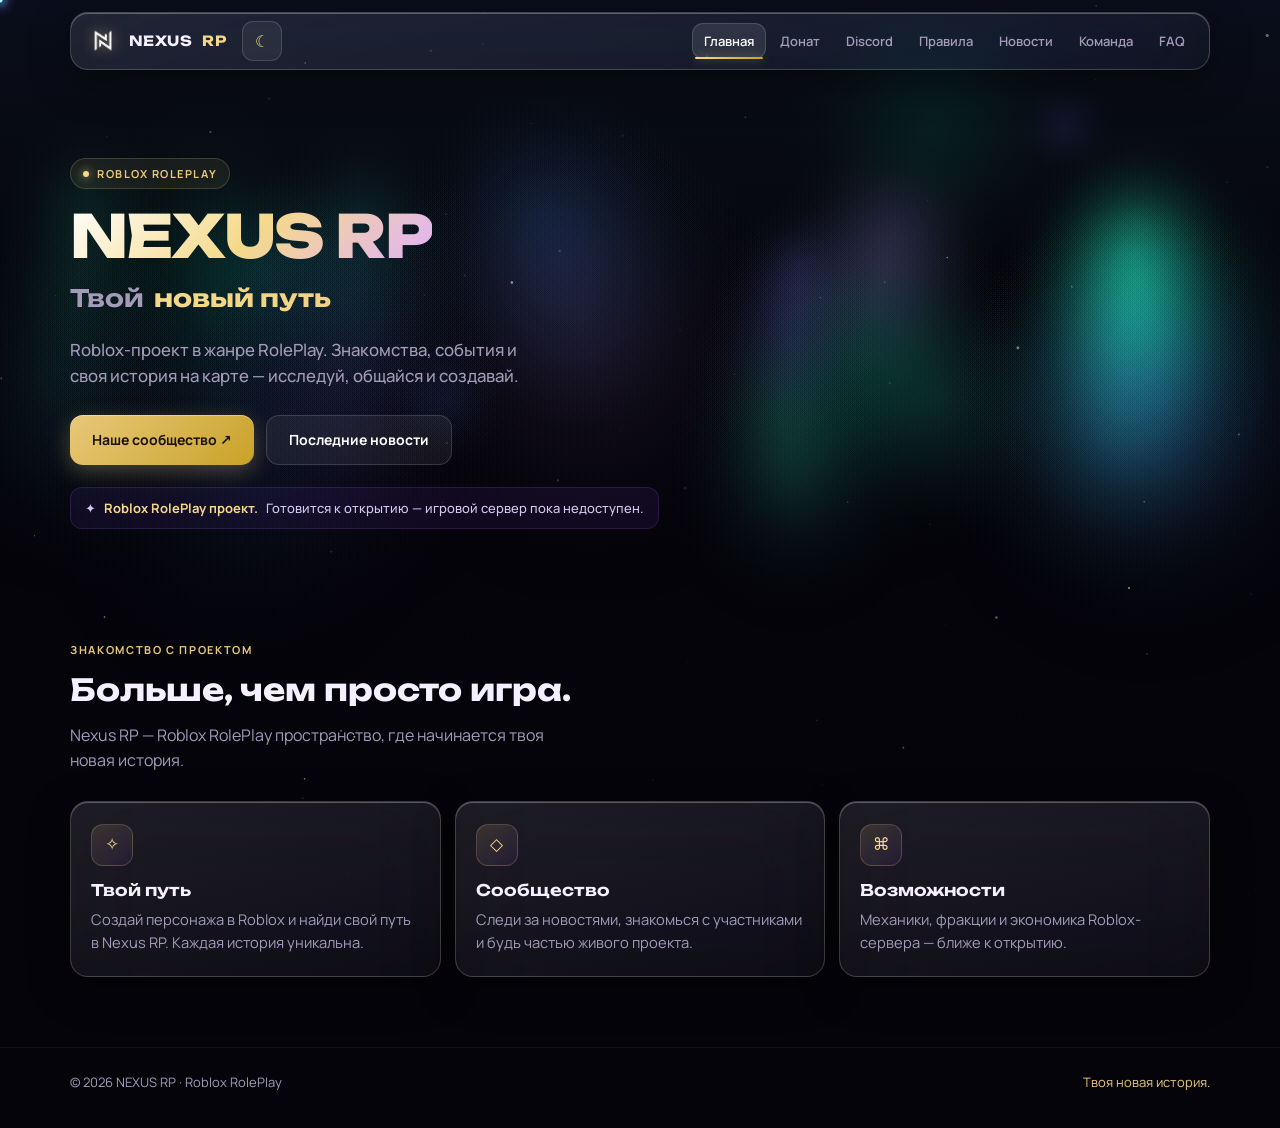
==== index.html @ 8065a38e "Обновление файлов проекта" ====
<!DOCTYPE html>
<html lang="ru">
<head>
  <meta charset="utf-8">
  <meta name="viewport" content="width=device-width, initial-scale=1, viewport-fit=cover">
  <meta name="theme-color" content="#05040a">
  <link rel="icon" href="/favicon.png" type="image/png">
  <link rel="apple-touch-icon" href="/favicon.png">
  <link rel="stylesheet" href="aurora.css">
  <link rel="stylesheet" href="site-extras.css">
  <script src="config.js"></script>
  <title>Главная — Nexus RP</title>
  <link rel="preconnect" href="https://fonts.googleapis.com">
  <link rel="preconnect" href="https://fonts.gstatic.com" crossorigin>
  <link href="https://fonts.googleapis.com/css2?family=Unbounded:wght@500;600;700;800&family=Manrope:wght@400;500;600;700;800&family=JetBrains+Mono:wght@500;600&display=swap" rel="stylesheet">
  <style>

    :root {
      --bg: #05040a; --text: #f4f0ff; --muted: #a39bb8;
      --gold: #e8c87a; --gold-bright: #f5d98a;
    }
    * { box-sizing: border-box; margin: 0; padding: 0; }
    html { scroll-behavior: smooth; -webkit-text-size-adjust: 100%; }
    body {
      background: var(--bg); color: var(--text);
      font-family: 'Manrope', system-ui, sans-serif;
      min-height: 100vh; overflow-x: hidden; line-height: 1.55;
    }
    .bg-3d { display: none !important; }
    a { color: inherit; text-decoration: none; }
    .wrap { width: min(1140px, calc(100% - 32px)); margin: 0 auto; }
    .glass {
      background: linear-gradient(165deg, rgba(255,255,255,0.1) 0%, rgba(255,255,255,0.035) 100%);
      backdrop-filter: blur(50px) saturate(200%) brightness(1.12);
      -webkit-backdrop-filter: blur(50px) saturate(200%) brightness(1.12);
      border: 1px solid rgba(255,255,255,0.18);
      box-shadow: 0 12px 40px rgba(0,0,0,0.4), inset 0 1px 0 rgba(255,255,255,0.28);
    }
    .top {
      position: sticky; top: 12px; z-index: 100;
      margin: 12px auto 0; width: min(1140px, calc(100% - 24px));
      padding: 8px 12px 8px 16px; border-radius: 18px;
    }
    .nav { display: flex; align-items: center; gap: 10px; position: relative; }
    .brand {
      display: flex; align-items: center; gap: 10px;
      font-family: 'Unbounded', sans-serif; font-weight: 700; letter-spacing: 0.03em; font-size: 14px;
    }
    .brand img {
      width: 32px; height: 32px; object-fit: contain;
      filter: drop-shadow(0 0 6px rgba(232,200,122,0.5)) brightness(1.08);
    }
    .brand b { color: var(--gold-bright); }
    .links { display: flex; gap: 2px; margin-left: auto; align-items: center; position: relative; }
    .links a {
      font-size: 13px; font-weight: 600; color: var(--muted);
      padding: 8px 12px; border-radius: 11px; transition: 0.2s; white-space: nowrap;
    }
    .links a:hover { color: #fff; background: rgba(255,255,255,0.07); }
    .links a.active {
      color: #fff; background: rgba(255,255,255,0.1);
      box-shadow: inset 0 0 0 1px rgba(255,255,255,0.14);
    }
    .menu {
      display: none; margin-left: auto; width: 44px; height: 44px;
      border: 1px solid rgba(255,255,255,0.14); background: rgba(255,255,255,0.08);
      color: white; border-radius: 12px; cursor: pointer; font-size: 18px;
      align-items: center; justify-content: center;
      -webkit-tap-highlight-color: transparent; touch-action: manipulation;
    }
    .nav-indicator {
      position: absolute; bottom: 0; height: 2px; border-radius: 2px;
      background: linear-gradient(90deg, #f5d98a, #c9a227);
      box-shadow: 0 0 10px rgba(232,200,122,0.55);
      transition: left 0.32s cubic-bezier(0.22, 1, 0.36, 1), width 0.32s cubic-bezier(0.22, 1, 0.36, 1);
      pointer-events: none;
    }
    .cine-header {
      position: relative; min-height: 34vh;
      display: flex; flex-direction: column; align-items: center; justify-content: flex-end;
      padding: 88px 20px 36px; text-align: center;
    }
    .cine-header::after {
      content: ""; position: absolute; left: 0; right: 0; bottom: 0; height: 85%;
      background: linear-gradient(to bottom, transparent 0%, rgba(5,4,10,0.12) 30%, rgba(5,4,10,0.5) 65%, rgba(5,4,10,0.88) 100%);
      pointer-events: none;
    }
    .cine-header .inner { position: relative; z-index: 2; max-width: 640px; }
    .cine-header .kicker {
      font-size: 12px; font-weight: 700; letter-spacing: 0.18em; text-transform: uppercase;
      color: var(--gold); margin-bottom: 14px;
    }
    .cine-header h1 {
      font-family: 'Unbounded', sans-serif;
      font-size: clamp(2.4rem, 7vw, 3.6rem); font-weight: 800;
      letter-spacing: -0.03em; line-height: 1.05; margin-bottom: 14px;
    }
    .cine-header h1 span {
      background: linear-gradient(135deg, #fff 10%, var(--gold-bright) 55%, #e8b060 100%);
      -webkit-background-clip: text; -webkit-text-fill-color: transparent; background-clip: text;
    }
    .cine-header .lead { color: var(--muted); font-size: 1.02rem; max-width: 480px; margin: 0 auto; }
    .footer { padding: 24px 0 36px; border-top: 1px solid rgba(255,255,255,0.05); }
    .footer-row {
      display: flex; justify-content: space-between; flex-wrap: wrap; gap: 10px;
      font-size: 13px; color: var(--muted);
    }
    .footer-row span:last-child { color: var(--gold); }
    .page-loader {
      position: fixed; inset: 0; z-index: 9999;
      display: flex; align-items: center; justify-content: center;
      background: rgba(2,2,8,0.8); backdrop-filter: blur(24px); -webkit-backdrop-filter: blur(24px);
      opacity: 0; visibility: hidden; transition: opacity 0.35s, visibility 0.35s;
    }
    .page-loader.active { opacity: 1; visibility: visible; }
    .loader-box {
      width: min(360px, calc(100% - 32px)); padding: 32px 28px; border-radius: 22px; text-align: center;
      transform: scale(0.92) translateY(12px); transition: transform 0.4s cubic-bezier(0.22, 1, 0.36, 1);
    }
    .page-loader.active .loader-box { transform: scale(1) translateY(0); }
    .loader-spinner {
      width: 40px; height: 40px; margin: 0 auto 16px;
      border: 2px solid rgba(232,200,122,0.15); border-top-color: var(--gold-bright);
      border-radius: 50%; animation: spin 0.75s linear infinite;
    }
    @keyframes spin { to { transform: rotate(360deg); } }
    .loader-title { font-family: 'Unbounded', sans-serif; font-size: 0.95rem; font-weight: 600; margin-bottom: 6px; color: var(--gold-bright); }
    .loader-sub { font-size: 13px; color: var(--muted); }
    @media (max-width: 900px) {
      .nav-indicator { display: none !important; }
      .menu { display: flex; }
      .links {
        display: none; position: fixed; top: 72px; left: 12px; right: 12px;
        flex-direction: column; gap: 6px; padding: 14px; border-radius: 18px; z-index: 999;
        background: rgba(6, 5, 14, 0.97) !important; backdrop-filter: blur(40px);
        border: 1px solid rgba(255,255,255,0.14); box-shadow: 0 28px 64px rgba(0,0,0,0.75);
      }
      .links.open { display: flex !important; }
      .links a { display: flex; width: 100%; padding: 15px 16px; font-size: 15px; border-radius: 14px; }
      .links a.active {
        background: linear-gradient(135deg, rgba(232,200,122,0.16), rgba(100,50,180,0.12));
        color: #f5d98a;
      }
      .cine-header { min-height: 30vh; padding: 72px 16px 28px; }
    }


    .hero { position: relative; padding: 88px 0 64px; min-height: 500px; display: flex; align-items: center; }
    .hero-content { max-width: 640px; width: 100%; }
    .eyebrow {
      display: inline-flex; align-items: center; gap: 8px;
      font-size: 11px; font-weight: 700; letter-spacing: 0.14em; text-transform: uppercase;
      color: var(--gold); margin-bottom: 16px; padding: 6px 12px; border-radius: 999px;
      background: rgba(232,200,122,0.08); border: 1px solid rgba(232,200,122,0.2);
    }
    .eyebrow .dot {
      width: 6px; height: 6px; border-radius: 50%; background: var(--gold-bright);
      box-shadow: 0 0 10px var(--gold); animation: pulse 2s ease-in-out infinite;
    }
    @keyframes pulse { 0%,100%{opacity:1} 50%{opacity:0.4} }
    h1.hero-title {
      font-family: 'Unbounded', sans-serif;
      font-size: clamp(2.4rem, 6.5vw, 3.7rem); font-weight: 800; line-height: 1.06;
      letter-spacing: -0.03em; margin-bottom: 12px;
    }
    h1.hero-title span {
      background: linear-gradient(135deg, #fff 0%, var(--gold-bright) 50%, #e0b0ff 100%);
      -webkit-background-clip: text; -webkit-text-fill-color: transparent; background-clip: text;
    }
    .rotate-line {
      display: flex; align-items: baseline; gap: 10px; flex-wrap: wrap; margin-bottom: 20px;
      font-family: 'Unbounded', sans-serif; font-size: clamp(1.15rem, 2.8vw, 1.5rem); font-weight: 600;
    }
    .rotate-static { color: var(--muted); }
    .rotate-mask { display: inline-grid; position: relative; overflow: hidden; height: 1.35em; min-width: 9em; }
    .rotate-mask > span {
      grid-area: 1 / 1;
      background: linear-gradient(90deg, var(--gold-bright), #f0d080);
      -webkit-background-clip: text; -webkit-text-fill-color: transparent; background-clip: text;
      font-weight: 700; white-space: nowrap; opacity: 0; transform: translateY(100%);
    }
    .rotate-mask > span.is-in { opacity: 1; transform: translateY(0); transition: transform 0.55s cubic-bezier(0.16,1,0.3,1), opacity 0.4s ease; }
    .rotate-mask > span.is-out { opacity: 0; transform: translateY(-100%); transition: transform 0.55s cubic-bezier(0.16,1,0.3,1), opacity 0.35s ease; }
    .lead { font-size: 1.05rem; color: var(--muted); max-width: 480px; margin-bottom: 26px; font-weight: 500; }
    .actions { display: flex; flex-wrap: wrap; gap: 12px; margin-bottom: 22px; }
    .btn {
      display: inline-flex; align-items: center; gap: 8px; padding: 13px 22px; border-radius: 13px;
      font-weight: 700; font-size: 14px; transition: 0.28s cubic-bezier(0.22,1,0.36,1);
    }
    .btn.primary {
      background: linear-gradient(135deg, var(--gold), #c9a227); color: #1a1205;
      box-shadow: 0 6px 22px rgba(232,200,122,0.3), inset 0 1px 0 rgba(255,255,255,0.35);
    }
    .btn.primary:hover { transform: translateY(-2px); box-shadow: 0 10px 28px rgba(232,200,122,0.4); }
    .btn.secondary { background: rgba(255,255,255,0.06); border: 1px solid rgba(255,255,255,0.14); color: #fff; }
    .btn.secondary:hover { background: rgba(255,255,255,0.1); border-color: rgba(232,200,122,0.3); transform: translateY(-2px); }
    .notice {
      display: inline-flex; align-items: center; gap: 8px; padding: 10px 14px; border-radius: 12px;
      font-size: 13px; font-weight: 500; background: rgba(100,50,180,0.12);
      border: 1px solid rgba(140,80,220,0.2); color: #d4c8f0;
    }
    .notice b { color: var(--gold-bright); }
    .section { padding: 48px 0 70px; }
    .kicker { font-size: 11px; font-weight: 700; letter-spacing: 0.15em; text-transform: uppercase; color: var(--gold); margin-bottom: 8px; }
    h2 { font-family: 'Unbounded', sans-serif; font-size: clamp(1.35rem, 3vw, 1.9rem); font-weight: 700; margin-bottom: 10px; }
    .sub { color: var(--muted); max-width: 500px; margin-bottom: 28px; }
    .grid { display: grid; grid-template-columns: repeat(3, 1fr); gap: 14px; }
    .card { padding: 22px 20px; border-radius: 18px; transition: 0.3s cubic-bezier(0.22,1,0.36,1); }
    .card:hover { transform: translateY(-5px); border-color: rgba(232,200,122,0.28); }
    .card .icon {
      width: 42px; height: 42px; display: flex; align-items: center; justify-content: center;
      border-radius: 12px; margin-bottom: 12px;
      background: linear-gradient(145deg, rgba(232,200,122,0.15), rgba(100,50,180,0.12));
      border: 1px solid rgba(232,200,122,0.22); color: var(--gold-bright); font-size: 17px;
    }
    .card h3 { font-family: 'Unbounded', sans-serif; font-size: 1rem; font-weight: 600; margin-bottom: 6px; }
    .card p { color: var(--muted); font-size: 0.92rem; }
    @media (max-width: 900px) {
      .grid { grid-template-columns: 1fr; }
      .hero { padding: 56px 0 40px; min-height: auto; }
      .rotate-mask { min-width: 7.5em; }
    }

  </style>
</head>
<body>
  <div class="page-loader" id="pageLoader">
    <div class="loader-box glass">
      <div class="loader-spinner"></div>
      <div class="loader-title" id="loaderTitle">Инициализация...</div>
      <div class="loader-sub" id="loaderSub">Подготовка перехода</div>
    </div>
  </div>
  <header class="top glass">
    <nav class="nav">
      <a class="brand" href="index.html"><img src="logo.png" alt="Nexus"> NEXUS <b>RP</b></a>
      <button type="button" class="menu" aria-label="Меню" aria-expanded="false">☰</button>
      <div class="links"><a href="index.html" class="active">Главная</a><a href="donate.html">Донат</a><a href="discord.html">Discord</a><a href="rules.html">Правила</a><a href="news.html">Новости</a><a href="team.html">Команда</a><a href="faq.html">FAQ</a></div>
    </nav>
  </header>

  <section class="hero wrap">
    <div class="hero-content">
      <div class="eyebrow"><span class="dot"></span> ROBLOX ROLEPLAY</div>
      <h1 class="hero-title"><span>NEXUS RP</span></h1>
      <div class="rotate-line">
        <span class="rotate-static">Твой</span>
        <span class="rotate-mask" id="rotateMask">
          <span class="is-in">лучший проект</span>
          <span>новый путь</span>
          <span>мир историй</span>
          <span>выбор лидеров</span>
          <span>старт карьеры</span>
        </span>
      </div>
      <p class="lead">Roblox-проект в жанре RolePlay. Знакомства, события и своя история на карте — исследуй, общайся и создавай.</p>
      <div class="actions">
        <a class="btn primary" href="https://discord.gg/gRdeVkG5vf" data-external>Наше сообщество ↗</a>
        <a class="btn secondary" href="news.html">Последние новости</a>
      </div>
      <div class="notice">✦ <b>Roblox RolePlay проект.</b> Готовится к открытию — игровой сервер пока недоступен.</div>
    </div>
  </section>
  <section class="section wrap">
    <div class="kicker">ЗНАКОМСТВО С ПРОЕКТОМ</div>
    <h2>Больше, чем просто игра.</h2>
    <p class="sub">Nexus RP — Roblox RolePlay пространство, где начинается твоя новая история.</p>
    <div class="grid">
      <article class="card glass tilt-card"><div class="icon">✧</div><h3>Твой путь</h3><p>Создай персонажа в Roblox и найди свой путь в Nexus RP. Каждая история уникальна.</p></article>
      <article class="card glass tilt-card"><div class="icon">◇</div><h3>Сообщество</h3><p>Следи за новостями, знакомься с участниками и будь частью живого проекта.</p></article>
      <article class="card glass tilt-card"><div class="icon">⌘</div><h3>Возможности</h3><p>Механики, фракции и экономика Roblox-сервера — ближе к открытию.</p></article>
    </div>
  </section>

  <footer class="footer">
    <div class="wrap footer-row">
      <span>© 2026 NEXUS RP · Roblox RolePlay</span>
      <span>Твоя новая история.</span>
    </div>
  </footer>
<script src="site.js" defer></script>
<script src="aurora.js" defer></script>
<script>
(function(){
  var btn=document.querySelector('.menu'),links=document.querySelector('.links');
  if(btn&&links){
    var ignore=false;
    function close(){links.classList.remove('open');btn.setAttribute('aria-expanded','false');}
    function open(){links.classList.add('open');btn.setAttribute('aria-expanded','true');}
    function toggle(){if(links.classList.contains('open'))close();else open();}
    btn.addEventListener('click',function(e){e.preventDefault();e.stopPropagation();if(ignore){ignore=false;return;}toggle();});
    btn.addEventListener('touchend',function(e){e.preventDefault();e.stopPropagation();ignore=true;toggle();},{passive:false});
    document.addEventListener('click',function(e){if(!links.classList.contains('open'))return;if(links.contains(e.target)||btn.contains(e.target))return;close();});
    links.querySelectorAll('a').forEach(function(a){a.addEventListener('click',close);});
  }
})();
(function(){
  function setup(){
    if(window.matchMedia('(max-width:900px)').matches)return;
    var links=document.querySelector('.links');
    if(!links||links.querySelector('.nav-indicator'))return;
    var items=[].slice.call(links.querySelectorAll('a'));
    if(!items.length)return;
    var ind=document.createElement('div');ind.className='nav-indicator';links.appendChild(ind);
    function moveTo(el){if(!el)return;var lr=links.getBoundingClientRect(),er=el.getBoundingClientRect();ind.style.width=Math.max(14,er.width-6)+'px';ind.style.left=(er.left-lr.left+3)+'px';}
    function active(){return links.querySelector('a.active')||items[0];}
    requestAnimationFrame(function(){moveTo(active());});
    setTimeout(function(){moveTo(active());},80);
    window.addEventListener('resize',function(){if(!window.matchMedia('(max-width:900px)').matches)moveTo(active());});
    items.forEach(function(a){a.addEventListener('mouseenter',function(){moveTo(a);});});
    links.addEventListener('mouseleave',function(){moveTo(active());});
  }
  if(document.readyState==='loading')document.addEventListener('DOMContentLoaded',setup);else setup();
})();
(function(){
  var internal=[{title:"Инициализация...",sub:"Подготовка перехода"},{title:"Синхронизация...",sub:"Загрузка данных Nexus"},{title:"Почти готово",sub:"Формирование маршрута"},{title:"Переход...",sub:"Открываем страницу"}];
  var external=[{title:"Проверка безопасности...",sub:"Анализ внешнего ресурса"},{title:"Верификация ссылки...",sub:"Защита соединения"},{title:"Готово",sub:"Безопасный переход"}];
  function run(href,ext){
    var loader=document.getElementById('pageLoader'),titleEl=document.getElementById('loaderTitle'),subEl=document.getElementById('loaderSub');
    if(!loader){if(ext)window.open(href,'_blank','noopener');else location.href=href;return;}
    var phrases=ext?external:internal;loader.classList.add('active');var i=0;
    if(titleEl)titleEl.textContent=phrases[0].title;if(subEl)subEl.textContent=phrases[0].sub;
    var iv=setInterval(function(){i++;if(i<phrases.length){if(titleEl)titleEl.textContent=phrases[i].title;if(subEl)subEl.textContent=phrases[i].sub;}},ext?400:280);
    setTimeout(function(){clearInterval(iv);if(ext){window.open(href,'_blank','noopener');loader.classList.remove('active');}else location.href=href;},ext?(1100+Math.random()*400):(650+Math.random()*350));
  }
  document.querySelectorAll('a[href]').forEach(function(link){
    link.addEventListener('click',function(e){
      var href=link.getAttribute('href');if(!href||href.charAt(0)==='#')return;
      if(link.hasAttribute('data-external')||/^https?:\/\//i.test(href)){e.preventDefault();run(href,true);return;}
      if(/\.html($|\?|#)/.test(href)){e.preventDefault();run(href,false);}
    });
  });
})();
</script>

<script>
(function(){
  var mask=document.getElementById('rotateMask');if(!mask)return;
  var items=[].slice.call(mask.children);var i=0;
  setInterval(function(){
    var cur=items[i];cur.classList.remove('is-in');cur.classList.add('is-out');
    i=(i+1)%items.length;var next=items[i];next.classList.remove('is-out');void next.offsetWidth;next.classList.add('is-in');
    setTimeout(function(){cur.classList.remove('is-out');},600);
  },2600);
})();
</script>

</body>
</html>
---- aurora.css ----
#aurora-canvas,
#stars-canvas,
#trail-canvas {
  position: fixed;
  inset: 0;
  width: 100%;
  height: 100%;
  pointer-events: none;
}
#aurora-canvas { z-index: -3; }
#stars-canvas { z-index: -2; }
#trail-canvas { z-index: 9990; }

#custom-cursor {
  position: fixed;
  top: 0; left: 0;
  width: 34px;
  height: 34px;
  pointer-events: none;
  z-index: 9991;
  transform: translate(-50%, -50%);
  will-change: transform, filter;
  opacity: 0;
  transition: opacity 0.2s ease;
}
#custom-cursor.is-visible { opacity: 1; }
#custom-cursor img {
  width: 100%;
  height: 100%;
  display: block;
  object-fit: contain;
}

body.custom-cursor-on,
body.custom-cursor-on * {
  cursor: none !important;
}

.bg-3d {
  opacity: 0 !important;
  pointer-events: none !important;
}
body::before {
  opacity: 0.02 !important;
}

@media (prefers-reduced-motion: reduce) {
  #aurora-canvas, #stars-canvas { opacity: 0.6; }
}
---- site-extras.css ----
/* Theme */
html[data-theme="light"] body {
  --bg: #e8e6f0;
  --text: #1a1528;
  --muted: #5a5470;
  background: #e8e6f0;
  color: #1a1528;
}
html[data-theme="light"] .glass {
  background: linear-gradient(165deg, rgba(255,255,255,0.75), rgba(255,255,255,0.45));
  border-color: rgba(0,0,0,0.08);
  box-shadow: 0 12px 40px rgba(0,0,0,0.08), inset 0 1px 0 rgba(255,255,255,0.8);
}
html[data-theme="light"] .links a { color: #5a5470; }
html[data-theme="light"] .links a.active { color: #1a1528; background: rgba(0,0,0,0.06); }

.theme-btn {
  width: 40px; height: 40px; border-radius: 11px; border: 1px solid rgba(255,255,255,0.14);
  background: rgba(255,255,255,0.06); color: #f5d98a; cursor: pointer; font-size: 16px;
  display: flex; align-items: center; justify-content: center; margin-left: 6px;
  transition: 0.2s; flex-shrink: 0;
}
.theme-btn:hover { background: rgba(232,200,122,0.12); }

/* Custom scrollbar */
* { scrollbar-width: thin; scrollbar-color: rgba(232,200,122,0.45) transparent; }
*::-webkit-scrollbar { width: 8px; height: 8px; }
*::-webkit-scrollbar-track { background: transparent; }
*::-webkit-scrollbar-thumb {
  background: linear-gradient(180deg, #f5d98a, #c9a227);
  border-radius: 8px;
}
*::-webkit-scrollbar-thumb:hover { background: #f5d98a; }

/* Soft maintenance bar */
.soft-maint {
  position: sticky; top: 0; z-index: 200;
  display: flex; align-items: center; justify-content: center; gap: 10px;
  padding: 10px 16px; font-size: 13px; font-weight: 600;
  background: linear-gradient(90deg, rgba(232,200,122,0.2), rgba(100,50,180,0.2));
  border-bottom: 1px solid rgba(232,200,122,0.35);
  color: #f5d98a; text-align: center;
}

/* Hard maintenance */
.hard-maint {
  position: fixed; inset: 0; z-index: 100000;
  display: flex; align-items: center; justify-content: center;
  background: #05040a;
  padding: 24px;
}
.hard-box {
  text-align: center; max-width: 400px;
}
.hard-box img {
  width: 72px; height: 72px; margin-bottom: 20px;
  filter: drop-shadow(0 0 16px rgba(232,200,122,0.5));
}
.hard-box h1 {
  font-family: Unbounded, sans-serif; font-size: 1.4rem; margin-bottom: 10px; color: #f5d98a;
}
.hard-box p { color: #a39bb8; margin-bottom: 20px; line-height: 1.5; }
.hard-discord {
  display: inline-flex; padding: 12px 22px; border-radius: 12px;
  background: linear-gradient(135deg, #5865F2, #4752c4); color: #fff; font-weight: 700;
}

/* Tilt cards */
.tilt-card { transform-style: preserve-3d; transition: transform 0.15s ease-out; }

/* News status pill */
.news-status {
  font-size: 10px; font-weight: 700; padding: 3px 8px; border-radius: 6px;
  background: rgba(255,255,255,0.08); color: #c8c0d8;
  border: 1px solid rgba(255,255,255,0.12);
}

/* Micro fade-in sections */
.reveal {
  opacity: 0; transform: translateY(16px);
  transition: opacity 0.6s ease, transform 0.6s ease;
}
.reveal.visible { opacity: 1; transform: none; }

@media (max-width: 900px) {
  .theme-btn { width: 44px; height: 44px; }
}
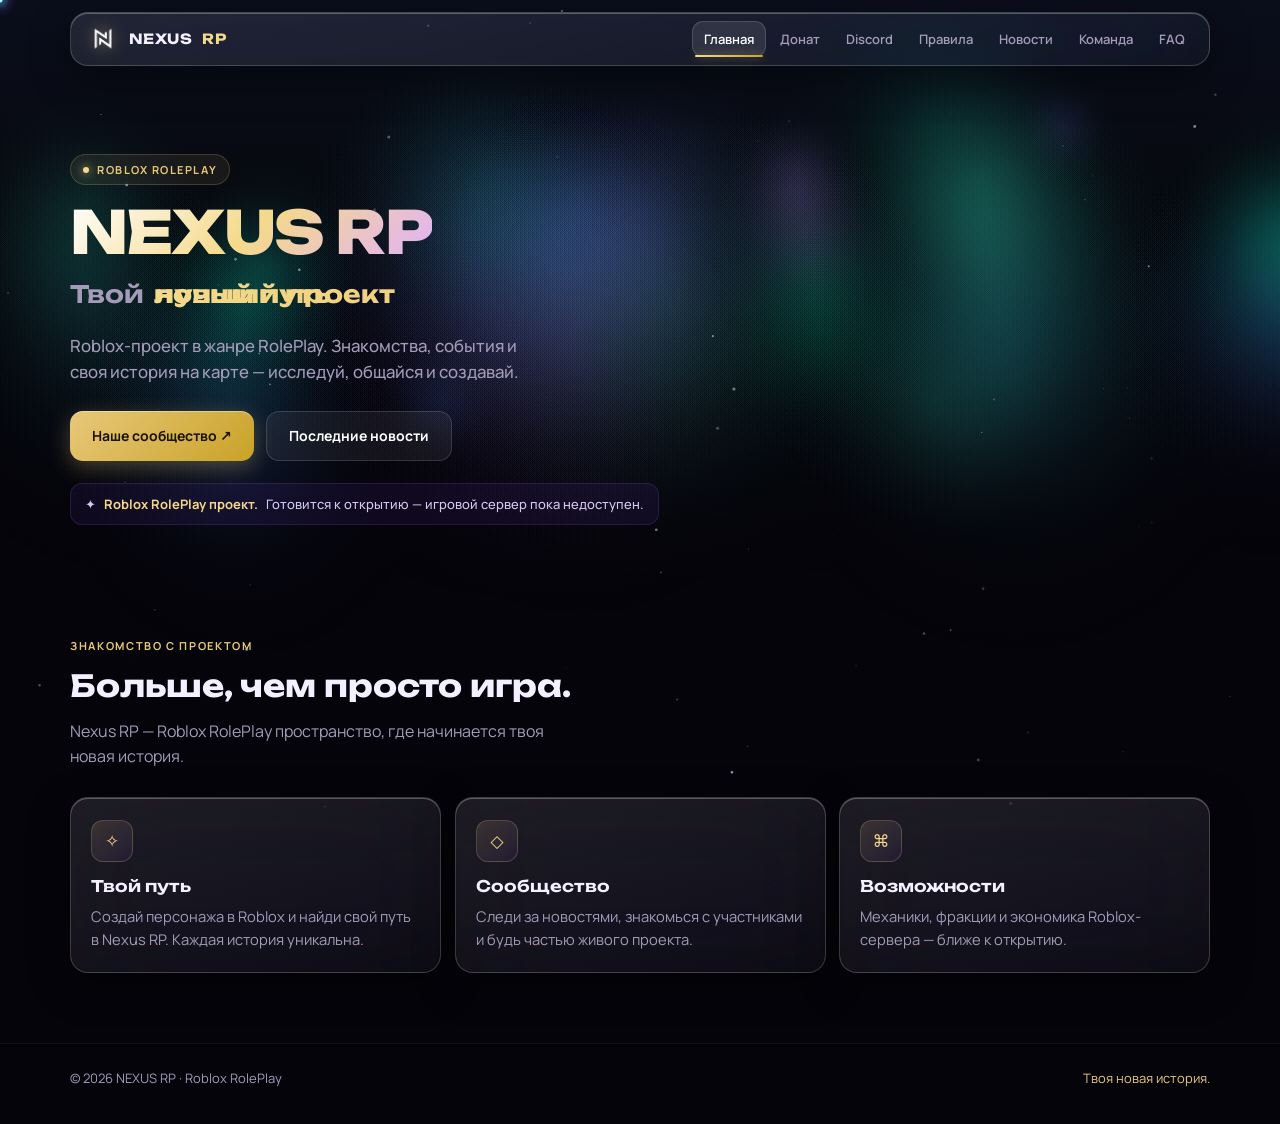
==== commit 71e64137: "Описание ваших изменений" ====
--- a/index.html
+++ b/index.html
@@ -1,6 +1,12 @@
 <!DOCTYPE html>
 <html lang="ru">
 <head>
+<script>
+  if (window.location.hostname === 'nexusroleplay.ru' || window.location.hostname === 'www.nexusroleplay.ru') {
+    window.location.replace('https://play.nexusroleplay.ru' + window.location.pathname + window.location.search + window.location.hash);
+  }
+</script>
+
   <meta charset="utf-8">
   <meta name="viewport" content="width=device-width, initial-scale=1, viewport-fit=cover">
   <meta name="theme-color" content="#05040a">
@@ -233,7 +239,7 @@
   </div>
   <header class="top glass">
     <nav class="nav">
-      <a class="brand" href="index.html"><img src="logo.png" alt="Nexus"> NEXUS <b>RP</b></a>
+      <a class="brand" href="index.html"><img src="logo.png?v=2" alt="Nexus"> NEXUS <b>RP</b></a>
       <button type="button" class="menu" aria-label="Меню" aria-expanded="false">☰</button>
       <div class="links"><a href="index.html" class="active">Главная</a><a href="donate.html">Донат</a><a href="discord.html">Discord</a><a href="rules.html">Правила</a><a href="news.html">Новости</a><a href="team.html">Команда</a><a href="faq.html">FAQ</a></div>
     </nav>
--- a/site-extras.css
+++ b/site-extras.css
@@ -1,27 +1,3 @@
-/* Theme */
-html[data-theme="light"] body {
-  --bg: #e8e6f0;
-  --text: #1a1528;
-  --muted: #5a5470;
-  background: #e8e6f0;
-  color: #1a1528;
-}
-html[data-theme="light"] .glass {
-  background: linear-gradient(165deg, rgba(255,255,255,0.75), rgba(255,255,255,0.45));
-  border-color: rgba(0,0,0,0.08);
-  box-shadow: 0 12px 40px rgba(0,0,0,0.08), inset 0 1px 0 rgba(255,255,255,0.8);
-}
-html[data-theme="light"] .links a { color: #5a5470; }
-html[data-theme="light"] .links a.active { color: #1a1528; background: rgba(0,0,0,0.06); }
-
-.theme-btn {
-  width: 40px; height: 40px; border-radius: 11px; border: 1px solid rgba(255,255,255,0.14);
-  background: rgba(255,255,255,0.06); color: #f5d98a; cursor: pointer; font-size: 16px;
-  display: flex; align-items: center; justify-content: center; margin-left: 6px;
-  transition: 0.2s; flex-shrink: 0;
-}
-.theme-btn:hover { background: rgba(232,200,122,0.12); }
-
 /* Custom scrollbar */
 * { scrollbar-width: thin; scrollbar-color: rgba(232,200,122,0.45) transparent; }
 *::-webkit-scrollbar { width: 8px; height: 8px; }
@@ -30,9 +6,7 @@
   background: linear-gradient(180deg, #f5d98a, #c9a227);
   border-radius: 8px;
 }
-*::-webkit-scrollbar-thumb:hover { background: #f5d98a; }
 
-/* Soft maintenance bar */
 .soft-maint {
   position: sticky; top: 0; z-index: 200;
   display: flex; align-items: center; justify-content: center; gap: 10px;
@@ -42,46 +16,15 @@
   color: #f5d98a; text-align: center;
 }
 
-/* Hard maintenance */
-.hard-maint {
-  position: fixed; inset: 0; z-index: 100000;
-  display: flex; align-items: center; justify-content: center;
-  background: #05040a;
-  padding: 24px;
-}
-.hard-box {
-  text-align: center; max-width: 400px;
-}
-.hard-box img {
-  width: 72px; height: 72px; margin-bottom: 20px;
-  filter: drop-shadow(0 0 16px rgba(232,200,122,0.5));
-}
-.hard-box h1 {
-  font-family: Unbounded, sans-serif; font-size: 1.4rem; margin-bottom: 10px; color: #f5d98a;
-}
-.hard-box p { color: #a39bb8; margin-bottom: 20px; line-height: 1.5; }
-.hard-discord {
-  display: inline-flex; padding: 12px 22px; border-radius: 12px;
-  background: linear-gradient(135deg, #5865F2, #4752c4); color: #fff; font-weight: 700;
-}
+.tilt-card { transform-style: preserve-3d; transition: transform 0.12s ease-out; will-change: transform; }
 
-/* Tilt cards */
-.tilt-card { transform-style: preserve-3d; transition: transform 0.15s ease-out; }
-
-/* News status pill */
 .news-status {
   font-size: 10px; font-weight: 700; padding: 3px 8px; border-radius: 6px;
   background: rgba(255,255,255,0.08); color: #c8c0d8;
   border: 1px solid rgba(255,255,255,0.12);
 }
 
-/* Micro fade-in sections */
-.reveal {
-  opacity: 0; transform: translateY(16px);
-  transition: opacity 0.6s ease, transform 0.6s ease;
+.brand img {
+  width: 32px !important; height: 32px !important; object-fit: contain !important;
+  filter: drop-shadow(0 0 8px rgba(232,200,122,0.55)) brightness(1.1) !important;
 }
-.reveal.visible { opacity: 1; transform: none; }
-
-@media (max-width: 900px) {
-  .theme-btn { width: 44px; height: 44px; }
-}
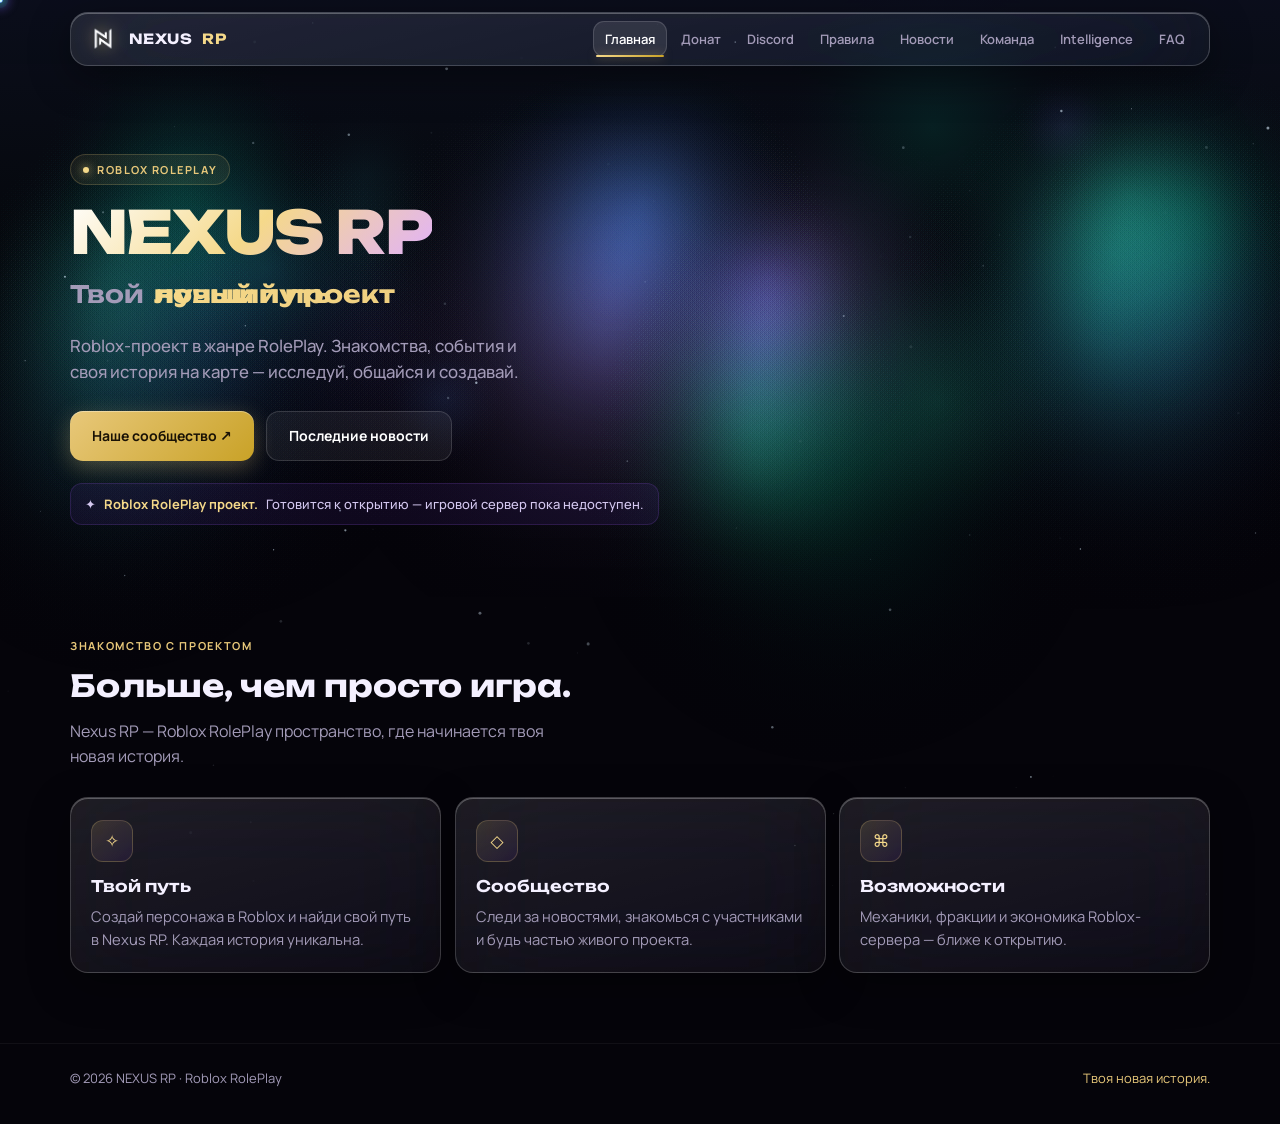
==== commit e738c40c: "ghbdtn" ====
--- a/index.html
+++ b/index.html
@@ -241,7 +241,8 @@
     <nav class="nav">
       <a class="brand" href="index.html"><img src="logo.png?v=2" alt="Nexus"> NEXUS <b>RP</b></a>
       <button type="button" class="menu" aria-label="Меню" aria-expanded="false">☰</button>
-      <div class="links"><a href="index.html" class="active">Главная</a><a href="donate.html">Донат</a><a href="discord.html">Discord</a><a href="rules.html">Правила</a><a href="news.html">Новости</a><a href="team.html">Команда</a><a href="faq.html">FAQ</a></div>
+      <div class="links"><a href="index.html" class="active">Главная</a><a href="donate.html">Донат</a><a href="discord.html">Discord</a><a href="rules.html">Правила</a><a href="news.html">Новости</a><a href="team.html">Команда</a><a href="m/nexus/intelligence.html">Intelligence</a>
+        <a href="faq.html">FAQ</a></div>
     </nav>
   </header>
 
